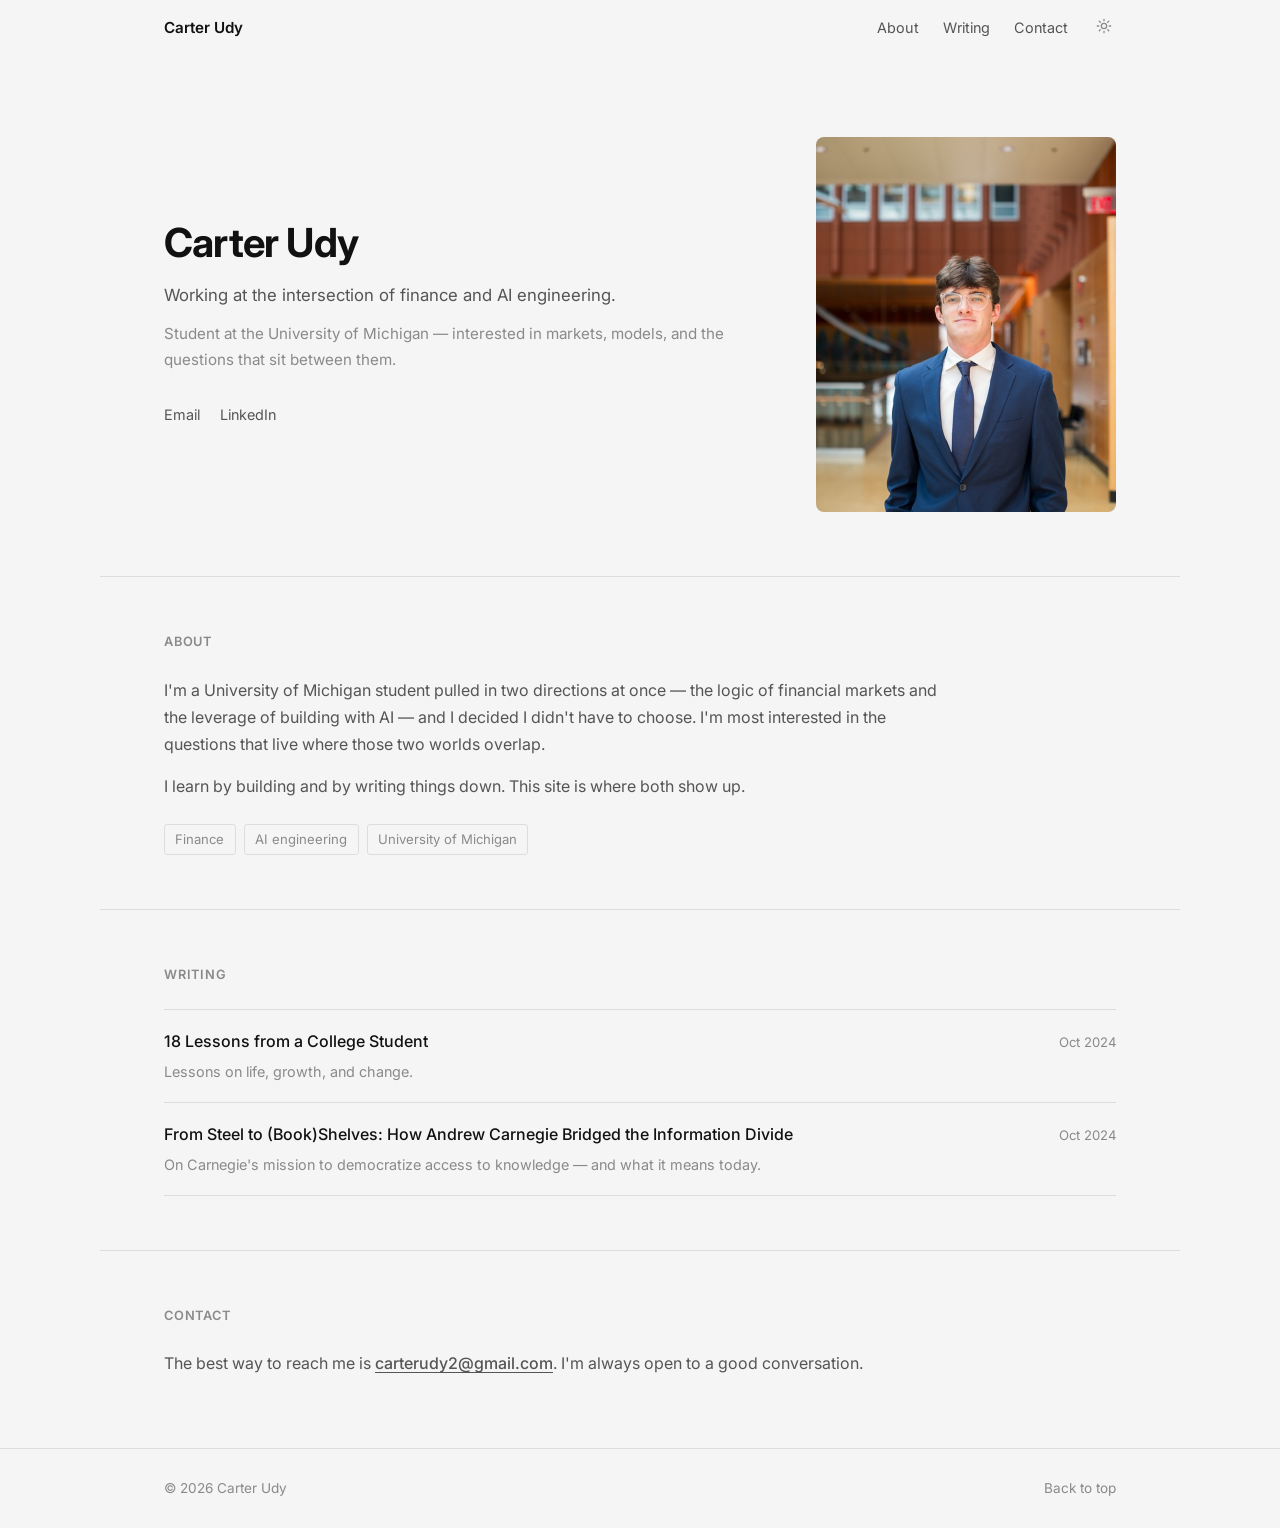
==== index.html @ 20a0a3cd "Add files via upload" ====
<!DOCTYPE html>
<html lang="en">
<head>
  <meta charset="UTF-8" />
  <meta name="viewport" content="width=device-width, initial-scale=1.0" />
  <title>Carter Udy</title>
  <meta name="description" content="Carter Udy — working at the intersection of finance and AI engineering." />
  <meta property="og:title" content="Carter Udy" />
  <meta property="og:description" content="Working at the intersection of finance and AI engineering." />
  <meta property="og:type" content="website" />
  <meta property="og:url" content="https://carterudy.com" />
  <link rel="preconnect" href="https://fonts.googleapis.com" />
  <link rel="preconnect" href="https://fonts.gstatic.com" crossorigin />
  <link href="https://fonts.googleapis.com/css2?family=Inter:wght@400;500;600;700&display=swap" rel="stylesheet" />
  <link rel="stylesheet" href="styles.css" />
</head>
<body>

  <header class="site-header" id="top">
    <nav class="nav" aria-label="Primary">
      <a href="#top" class="brand">Carter Udy</a>

      <button class="nav-toggle" aria-expanded="false" aria-controls="nav-menu" aria-label="Toggle navigation">
        <span></span><span></span><span></span>
      </button>

      <ul class="nav-menu" id="nav-menu">
        <li><a href="#about">About</a></li>
        <li><a href="#writing">Writing</a></li>
        <li><a href="#contact">Contact</a></li>
        <li>
          <button class="theme-toggle" id="theme-toggle" aria-label="Toggle dark mode">
            <svg class="icon-sun" viewBox="0 0 24 24" width="16" height="16" fill="none" stroke="currentColor" stroke-width="2" stroke-linecap="round" stroke-linejoin="round"><circle cx="12" cy="12" r="4"/><path d="M12 2v2M12 20v2M4.93 4.93l1.41 1.41M17.66 17.66l1.41 1.41M2 12h2M20 12h2M6.34 17.66l-1.41 1.41M19.07 4.93l-1.41 1.41"/></svg>
            <svg class="icon-moon" viewBox="0 0 24 24" width="16" height="16" fill="none" stroke="currentColor" stroke-width="2" stroke-linecap="round" stroke-linejoin="round"><path d="M21 12.79A9 9 0 1 1 11.21 3 7 7 0 0 0 21 12.79z"/></svg>
          </button>
        </li>
      </ul>
    </nav>
  </header>

  <main>

    <!-- HERO -->
    <section class="hero container">
      <div class="hero-text">
        <h1 class="hero-name">Carter Udy</h1>
        <p class="hero-tagline">
          <!-- EDIT: one sentence — your whole site in miniature. -->
          Working at the intersection of finance and AI engineering.
        </p>
        <p class="hero-sub">
          Student at the University of Michigan — interested in markets, models, and
          the questions that sit between them.
        </p>
        <ul class="hero-socials">
          <!-- EDIT: replace # with your real profile URLs. Delete lines you don't use. -->
          <li><a href="mailto:carterudy2@gmail.com">Email</a></li>
          <li><a href="https://www.linkedin.com/in/carter-udy/" target="_blank" rel="noopener">LinkedIn</a></li>
        </ul>
      </div>
      <div class="hero-photo">
        <img src="headshot.jpg" alt="Carter Udy" width="600" height="900" />
      </div>
    </section>

    <!-- ABOUT -->
    <section class="section container" id="about">
      <p class="section-title">About</p>
      <div class="about-body">
        <p>
          <!-- EDIT: your story in your voice. We'll draft this together.
               Two or three paragraphs is plenty. -->
          I'm a University of Michigan student pulled in two directions at once — the
          logic of financial markets and the leverage of building with AI — and I
          decided I didn't have to choose. I'm most interested in the questions that
          live where those two worlds overlap.
        </p>
        <p>
          <!-- EDIT: what drives you, how you work, where you're headed. -->
          I learn by building and by writing things down. This site is where both show
          up.
        </p>
      </div>
      <ul class="about-tags">
        <!-- EDIT: current focus areas. Keep it short and honest. -->
        <li>Finance</li>
        <li>AI engineering</li>
        <li>University of Michigan</li>
      </ul>
    </section>

    <!-- WRITING -->
    <section class="section container" id="writing">
      <p class="section-title">Writing</p>
      <div class="writing-list">

        <article class="writing-item">
          <div class="writing-row">
            <h2 class="writing-title"><a href="https://medium.com/@carteru/18-lessons-from-a-college-student-c07590797b54" target="_blank" rel="noopener">18 Lessons from a College Student</a></h2>
            <span class="writing-date">Oct 2024</span>
          </div>
          <p class="writing-desc">Lessons on life, growth, and change.</p>
        </article>

        <article class="writing-item">
          <div class="writing-row">
            <h2 class="writing-title"><a href="https://medium.com/@carteru/from-steel-to-book-shelves-how-andrew-carnegie-bridged-the-information-divide-857c67c01766" target="_blank" rel="noopener">From Steel to (Book)Shelves: How Andrew Carnegie Bridged the Information Divide</a></h2>
            <span class="writing-date">Oct 2024</span>
          </div>
          <p class="writing-desc">On Carnegie's mission to democratize access to knowledge — and what it means today.</p>
        </article>

      </div>
    </section>

    <!-- CONTACT -->
    <section class="section container" id="contact">
      <p class="section-title">Contact</p>
      <p class="contact-body">
        <!-- EDIT: update this address once carter@carterudy.com is set up. -->
        The best way to reach me is <a href="mailto:carterudy2@gmail.com">carterudy2@gmail.com</a>.
        I'm always open to a good conversation.
      </p>
    </section>

  </main>

  <footer class="site-footer">
    <div class="container footer-inner">
      <span>© <span id="year"></span> Carter Udy</span>
      <a href="#top" class="footer-top">Back to top</a>
    </div>
  </footer>

  <script src="script.js"></script>
</body>
</html>
---- styles.css ----
/* Carter Udy — carterudy.com */

:root {
  --bg:         #f5f5f6;
  --text:       #111111;
  --text-soft:  #555555;
  --text-faint: #8a8a8a;
  --border:     #dddddf;
  --maxw:       1080px;
  --gutter:     clamp(1.25rem, 6vw, 4rem);
  --font: "Inter", system-ui, -apple-system, sans-serif;
}

html[data-theme="dark"] {
  --bg:         #111111;
  --text:       #f0f0f0;
  --text-soft:  #aaaaaa;
  --text-faint: #666666;
  --border:     #2a2a2a;
}

*, *::before, *::after { box-sizing: border-box; margin: 0; }
html { scroll-behavior: smooth; }
@media (prefers-reduced-motion: reduce) { html { scroll-behavior: auto; } }

body {
  font-family: var(--font);
  background: var(--bg);
  color: var(--text);
  font-size: 16px;
  line-height: 1.7;
  -webkit-font-smoothing: antialiased;
  transition: background .25s, color .25s;
}

a { color: inherit; text-decoration: underline; text-underline-offset: 3px; }
a:hover { color: var(--text-soft); }
ul, ol { list-style: none; padding: 0; }

.container {
  max-width: var(--maxw);
  margin-inline: auto;
  padding-inline: var(--gutter);
}

/* ---------- Nav ---------- */
.site-header {
  position: sticky;
  top: 0;
  background: var(--bg);
  border-bottom: 1px solid transparent;
  z-index: 10;
  transition: border-color .25s;
}
.site-header.scrolled { border-bottom-color: var(--border); }

.nav {
  display: flex;
  align-items: center;
  justify-content: space-between;
  max-width: var(--maxw);
  margin-inline: auto;
  padding-inline: var(--gutter);
  height: 56px;
}
.brand {
  font-weight: 600;
  font-size: .95rem;
  text-decoration: none;
}
.brand:hover { color: var(--text-soft); }

.nav-menu {
  display: flex;
  align-items: center;
  gap: 1.5rem;
}
.nav-menu a {
  font-size: .9rem;
  color: var(--text-soft);
  text-decoration: none;
}
.nav-menu a:hover { color: var(--text); }

.theme-toggle {
  background: none;
  border: none;
  cursor: pointer;
  color: var(--text-faint);
  font-size: .85rem;
  padding: .25rem;
  line-height: 1;
}
.theme-toggle:hover { color: var(--text); }
.theme-toggle .icon-moon { display: none; }
html[data-theme="dark"] .theme-toggle .icon-sun { display: none; }
html[data-theme="dark"] .theme-toggle .icon-moon { display: block; }

.nav-toggle {
  display: none;
  background: none;
  border: none;
  cursor: pointer;
  flex-direction: column;
  gap: 4px;
  padding: .25rem;
}
.nav-toggle span {
  display: block;
  width: 20px; height: 1.5px;
  background: var(--text);
  transition: transform .2s, opacity .15s;
}

/* ---------- Hero ---------- */
.hero {
  padding-top: clamp(3rem, 10vh, 5rem);
  padding-bottom: clamp(2.5rem, 8vh, 4rem);
  display: flex;
  align-items: center;
  gap: clamp(2rem, 5vw, 4rem);
}
.hero-text { flex: 1 1 0; min-width: 0; }
.hero-photo {
  flex: 0 0 auto;
  width: clamp(180px, 26vw, 300px);
}
.hero-photo img {
  width: 100%;
  height: auto;
  display: block;
  border-radius: 8px;
  object-fit: cover;
  aspect-ratio: 4 / 5;
}
.hero-name {
  font-size: clamp(1.75rem, 5vw, 2.5rem);
  font-weight: 700;
  letter-spacing: -.02em;
  line-height: 1.1;
  margin-bottom: 1rem;
}
.hero-tagline {
  font-size: 1.05rem;
  color: var(--text-soft);
  max-width: 72ch;
  margin-bottom: .75rem;
}
.hero-sub {
  font-size: .95rem;
  color: var(--text-faint);
  max-width: 72ch;
  margin-bottom: 1.75rem;
}
.hero-socials {
  display: flex;
  flex-wrap: wrap;
  gap: 1.25rem;
}
.hero-socials a {
  font-size: .9rem;
  color: var(--text-soft);
  text-decoration: none;
}
.hero-socials a:hover { color: var(--text); text-decoration: underline; text-underline-offset: 3px; }

/* ---------- Sections ---------- */
.section {
  padding-top: clamp(2rem, 6vh, 3.5rem);
  padding-bottom: clamp(2rem, 6vh, 3.5rem);
  border-top: 1px solid var(--border);
}
.section-title {
  font-size: .8rem;
  font-weight: 600;
  letter-spacing: .06em;
  text-transform: uppercase;
  color: var(--text-faint);
  margin-bottom: 1.5rem;
}

/* ---------- About ---------- */
.about-body p {
  font-size: 1rem;
  color: var(--text-soft);
  margin-bottom: .9rem;
  max-width: 78ch;
}
.about-body p:last-child { margin-bottom: 0; }

.about-tags {
  display: flex;
  flex-wrap: wrap;
  gap: .5rem;
  margin-top: 1.5rem;
}
.about-tags li {
  font-size: .82rem;
  color: var(--text-faint);
  border: 1px solid var(--border);
  padding: .2rem .65rem;
  border-radius: 3px;
}

/* ---------- Writing ---------- */
.writing-list { display: flex; flex-direction: column; }
.writing-item {
  padding: 1.1rem 0;
  border-bottom: 1px solid var(--border);
}
.writing-item:first-child { border-top: 1px solid var(--border); }
.writing-row {
  display: flex;
  align-items: baseline;
  justify-content: space-between;
  gap: 1rem;
}
.writing-title {
  font-size: 1rem;
  font-weight: 500;
}
.writing-title a { text-decoration: none; }
.writing-title a:hover { text-decoration: underline; text-underline-offset: 3px; }
.writing-date {
  font-size: .82rem;
  color: var(--text-faint);
  white-space: nowrap;
  flex-shrink: 0;
}
.writing-desc {
  font-size: .9rem;
  color: var(--text-faint);
  margin-top: .3rem;
}

/* ---------- Contact ---------- */
.contact-body {
  font-size: 1rem;
  color: var(--text-soft);
  max-width: 72ch;
}
.contact-body a { font-weight: 500; }

/* ---------- Footer ---------- */
.site-footer {
  border-top: 1px solid var(--border);
  padding-block: 1.75rem;
  margin-top: 1rem;
}
.footer-inner {
  display: flex;
  align-items: center;
  justify-content: space-between;
  font-size: .85rem;
  color: var(--text-faint);
}
.footer-top { text-decoration: none; }
.footer-top:hover { color: var(--text); }

/* ---------- Scroll reveal ---------- */
.will-reveal {
  opacity: 0;
  transform: translateY(16px);
  transition: opacity .5s ease, transform .5s ease;
}
.will-reveal.revealed {
  opacity: 1;
  transform: translateY(0);
}

/* ---------- Mobile ---------- */
@media (max-width: 640px) {
  .nav-toggle { display: flex; }
  .nav-menu {
    position: fixed;
    inset: 56px 0 auto 0;
    flex-direction: column;
    align-items: flex-start;
    gap: 1rem;
    background: var(--bg);
    border-bottom: 1px solid var(--border);
    padding: 1.25rem var(--gutter) 1.75rem;
    transform: translateY(-110%);
    transition: transform .25s ease;
  }
  .nav-menu.open { transform: translateY(0); }
  .nav-toggle[aria-expanded="true"] span:nth-child(1) { transform: translateY(5.5px) rotate(45deg); }
  .nav-toggle[aria-expanded="true"] span:nth-child(2) { opacity: 0; }
  .nav-toggle[aria-expanded="true"] span:nth-child(3) { transform: translateY(-5.5px) rotate(-45deg); }

  .writing-row { flex-direction: column; gap: .25rem; }
  .writing-date { order: -1; }

  .hero {
    flex-direction: column-reverse;
    align-items: flex-start;
    gap: 1.75rem;
  }
  .hero-photo { width: clamp(150px, 45vw, 220px); }
}
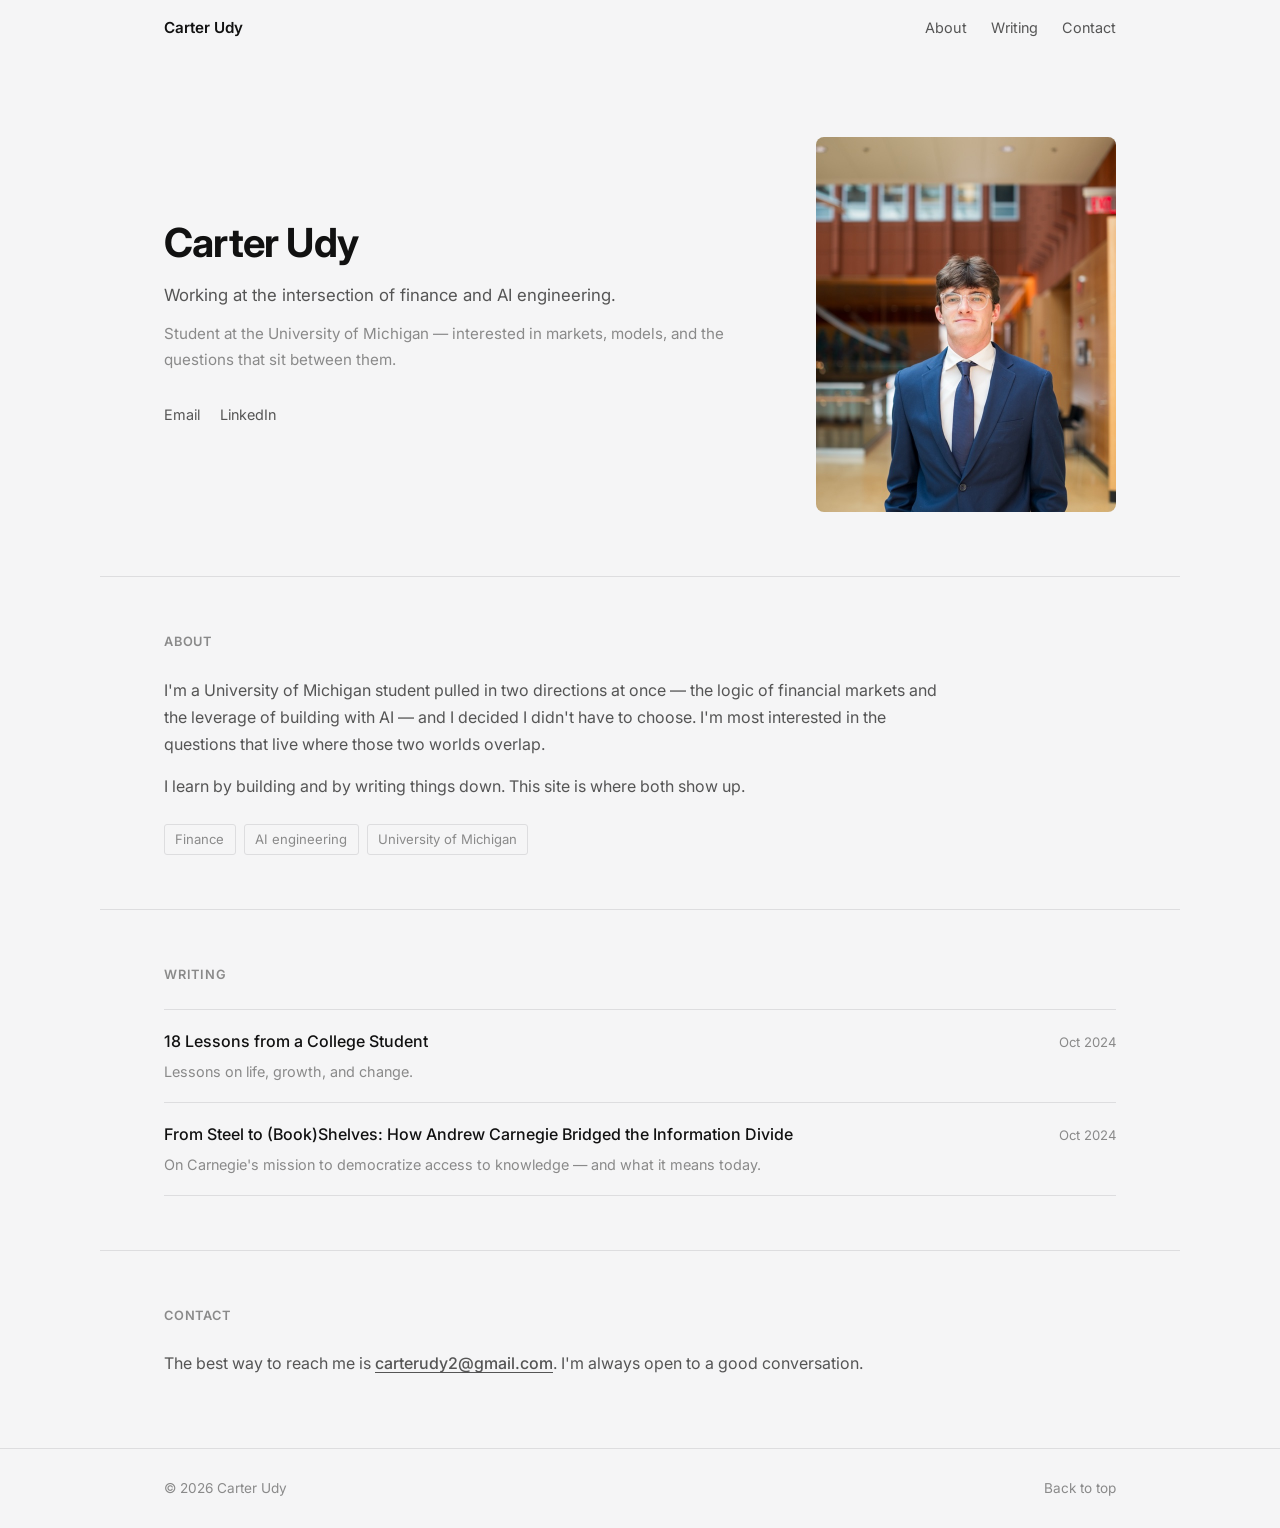
==== commit 14022135: "Update homepage and add Second Look demo page Uploads the latest homepage files (index, styles, scri" ====
--- a/index.html
+++ b/index.html
@@ -9,6 +9,8 @@
   <meta property="og:description" content="Working at the intersection of finance and AI engineering." />
   <meta property="og:type" content="website" />
   <meta property="og:url" content="https://carterudy.com" />
+  <meta name="theme-color" content="#f5f5f6" />
+  <link rel="icon" href="favicon.svg" type="image/svg+xml" />
   <link rel="preconnect" href="https://fonts.googleapis.com" />
   <link rel="preconnect" href="https://fonts.gstatic.com" crossorigin />
   <link href="https://fonts.googleapis.com/css2?family=Inter:wght@400;500;600;700&display=swap" rel="stylesheet" />
@@ -28,12 +30,6 @@
         <li><a href="#about">About</a></li>
         <li><a href="#writing">Writing</a></li>
         <li><a href="#contact">Contact</a></li>
-        <li>
-          <button class="theme-toggle" id="theme-toggle" aria-label="Toggle dark mode">
-            <svg class="icon-sun" viewBox="0 0 24 24" width="16" height="16" fill="none" stroke="currentColor" stroke-width="2" stroke-linecap="round" stroke-linejoin="round"><circle cx="12" cy="12" r="4"/><path d="M12 2v2M12 20v2M4.93 4.93l1.41 1.41M17.66 17.66l1.41 1.41M2 12h2M20 12h2M6.34 17.66l-1.41 1.41M19.07 4.93l-1.41 1.41"/></svg>
-            <svg class="icon-moon" viewBox="0 0 24 24" width="16" height="16" fill="none" stroke="currentColor" stroke-width="2" stroke-linecap="round" stroke-linejoin="round"><path d="M21 12.79A9 9 0 1 1 11.21 3 7 7 0 0 0 21 12.79z"/></svg>
-          </button>
-        </li>
       </ul>
     </nav>
   </header>
--- a/styles.css
+++ b/styles.css
@@ -11,14 +11,6 @@
   --font: "Inter", system-ui, -apple-system, sans-serif;
 }
 
-html[data-theme="dark"] {
-  --bg:         #111111;
-  --text:       #f0f0f0;
-  --text-soft:  #aaaaaa;
-  --text-faint: #666666;
-  --border:     #2a2a2a;
-}
-
 *, *::before, *::after { box-sizing: border-box; margin: 0; }
 html { scroll-behavior: smooth; }
 @media (prefers-reduced-motion: reduce) { html { scroll-behavior: auto; } }
@@ -81,20 +73,6 @@
   text-decoration: none;
 }
 .nav-menu a:hover { color: var(--text); }
-
-.theme-toggle {
-  background: none;
-  border: none;
-  cursor: pointer;
-  color: var(--text-faint);
-  font-size: .85rem;
-  padding: .25rem;
-  line-height: 1;
-}
-.theme-toggle:hover { color: var(--text); }
-.theme-toggle .icon-moon { display: none; }
-html[data-theme="dark"] .theme-toggle .icon-sun { display: none; }
-html[data-theme="dark"] .theme-toggle .icon-moon { display: block; }
 
 .nav-toggle {
   display: none;
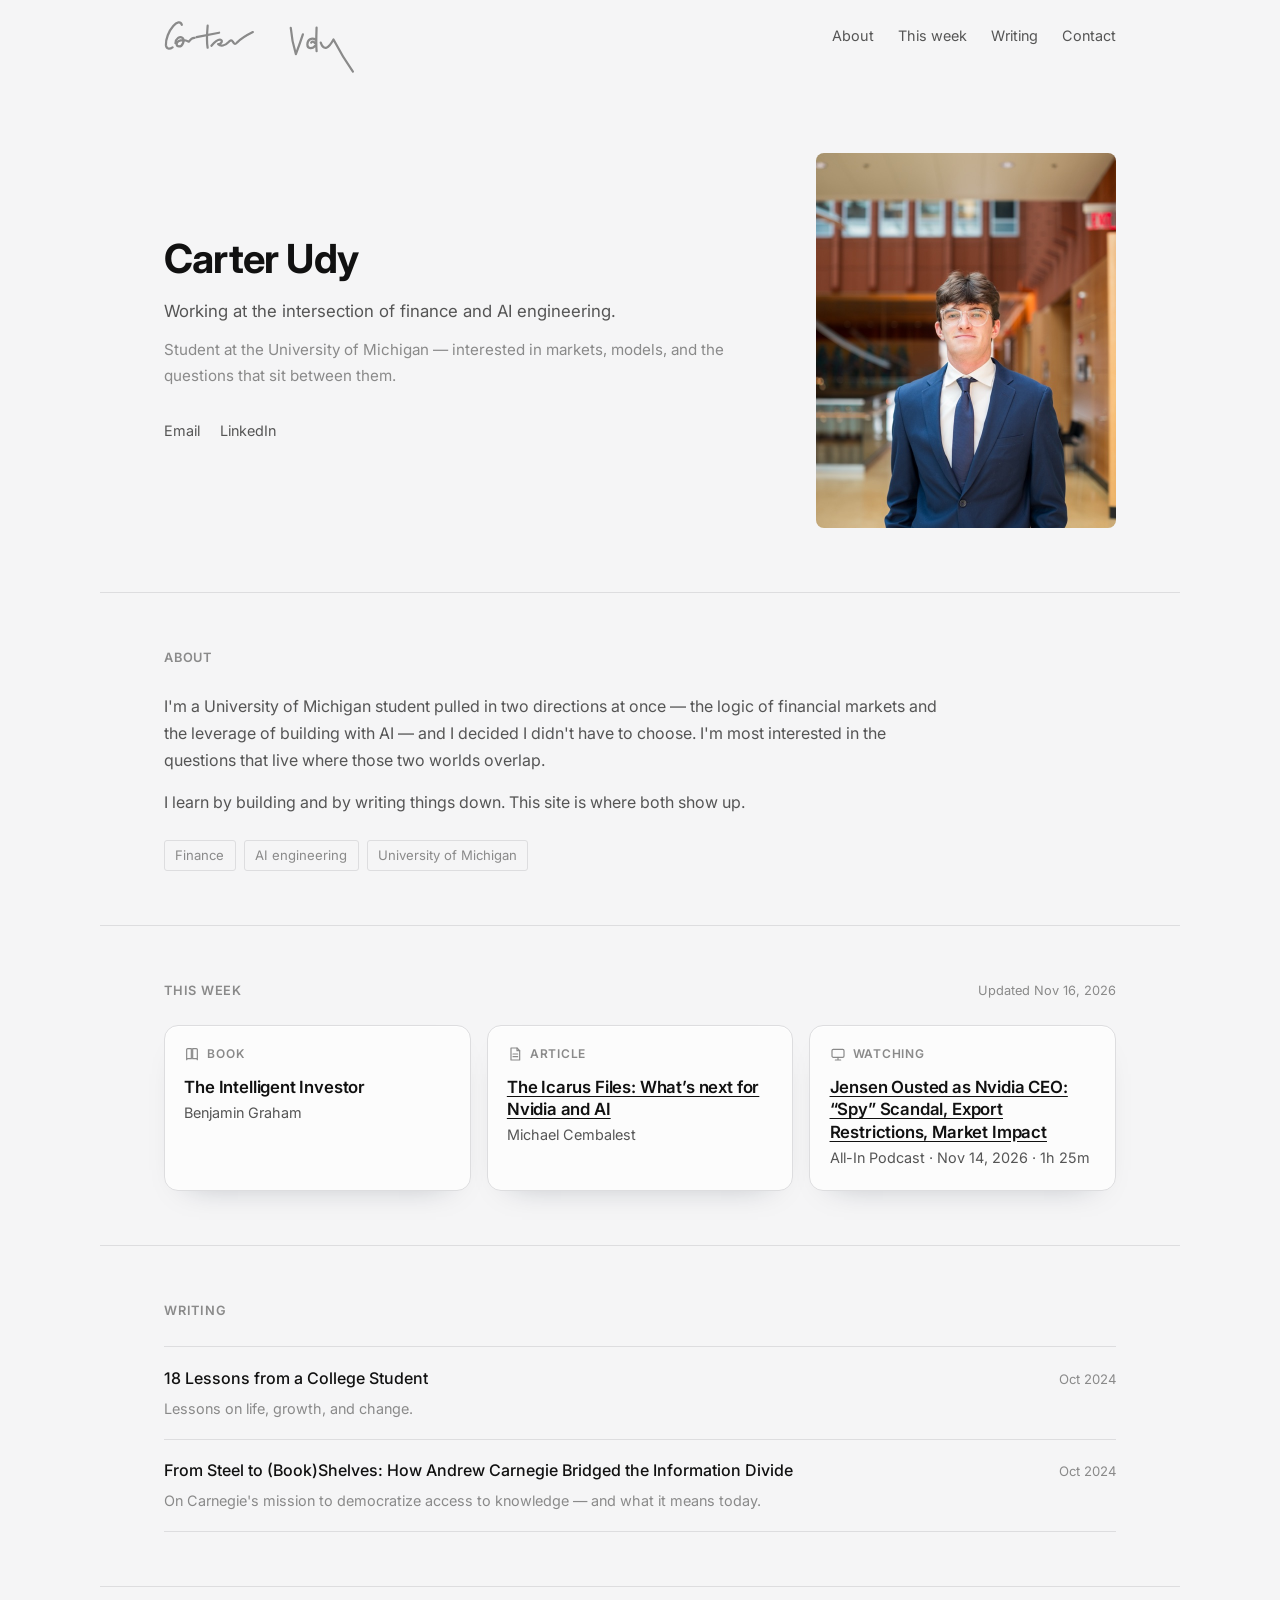
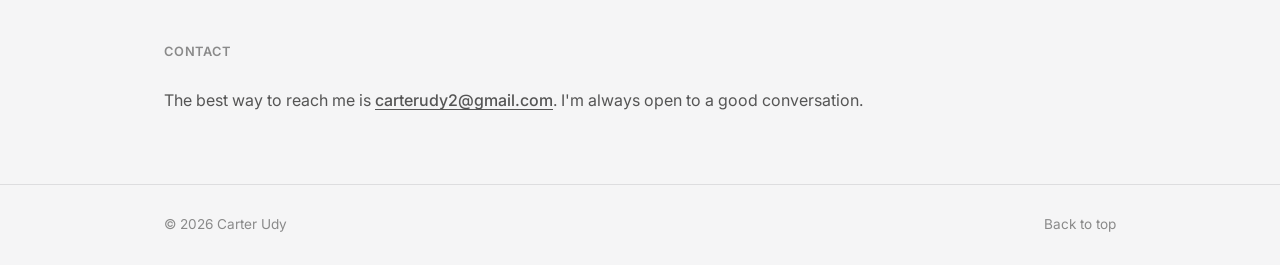
==== commit 7c5baaad: "Handwritten signature, contact icons, This week section" ====
--- a/index.html
+++ b/index.html
@@ -8,7 +8,8 @@
   <meta property="og:title" content="Carter Udy" />
   <meta property="og:description" content="Working at the intersection of finance and AI engineering." />
   <meta property="og:type" content="website" />
-  <meta property="og:url" content="https://carterudy.com" />
+  <meta property="og:url" content="https://carterudy.com/" />
+  <link rel="canonical" href="https://carterudy.com/" />
   <meta name="theme-color" content="#f5f5f6" />
   <link rel="icon" href="favicon.svg" type="image/svg+xml" />
   <link rel="preconnect" href="https://fonts.googleapis.com" />
@@ -20,7 +21,19 @@
 
   <header class="site-header" id="top">
     <nav class="nav" aria-label="Primary">
-      <a href="#top" class="brand">Carter Udy</a>
+      <a href="#top" class="brand" aria-label="Carter Udy">
+        <svg class="brand-sig" viewBox="84 79 600 113" aria-hidden="true" focusable="false">
+          <g fill="none" stroke="currentColor" stroke-linecap="round" stroke-linejoin="round">
+            <path d="M140 94 C136 82 124 85 113 98 C99 114 89 139 90 158 C91 170 101 172 111 165"/>
+            <path d="M120 152 C121 136 134 129 142 135 C150 142 143 162 131 162 C122 162 121 151 129 146 C139 141 152 142 162 147 C167 140 172 134 180 135"/>
+            <path d="M221 97 C219 120 217 145 221 166 M186 133 C207 129 232 124 257 119"/>
+            <path d="M233 160 C241 150 252 139 262 141 C270 143 263 156 254 155 C262 163 276 160 286 149 C292 142 297 141 300 147 C304 154 307 157 313 150 C323 140 341 128 363 117"/>
+            <path d="M482 104 C484 130 490 160 498 186 C504 170 512 148 520 124"/>
+            <path d="M560 141 C548 132 534 141 534 156 C534 170 550 172 560 158 M546 150 C549 146 554 146 557 151 M563 103 C562 130 561 152 563 177"/>
+            <path d="M576 150 C580 162 586 168 594 166 C604 162 610 151 616 140 C627 161 649 201 677 241"/>
+          </g>
+        </svg>
+      </a>
 
       <button class="nav-toggle" aria-expanded="false" aria-controls="nav-menu" aria-label="Toggle navigation">
         <span></span><span></span><span></span>
@@ -28,8 +41,29 @@
 
       <ul class="nav-menu" id="nav-menu">
         <li><a href="#about">About</a></li>
+        <li><a href="#now">This week</a></li>
         <li><a href="#writing">Writing</a></li>
-        <li><a href="#contact">Contact</a></li>
+        <li class="nav-contact">
+          <a href="#contact">Contact</a>
+          <div class="contact-pop">
+            <a href="https://www.linkedin.com/in/carter-udy-396347256/" target="_blank" rel="noopener" aria-label="LinkedIn" title="LinkedIn">
+              <svg viewBox="0 0 24 24" aria-hidden="true" focusable="false">
+                <rect x="2" y="2" width="20" height="20" rx="4" fill="currentColor"/>
+                <g class="ico-knock">
+                  <circle cx="7.5" cy="7.4" r="1.6"/>
+                  <rect x="6" y="10" width="3" height="8" rx=".4"/>
+                  <path d="M11 10h2.8v1.3c.5-.9 1.6-1.5 2.9-1.5 2.2 0 3.3 1.4 3.3 3.9V18h-3v-3.9c0-1.1-.4-1.8-1.4-1.8s-1.6.7-1.6 1.8V18h-3z"/>
+                </g>
+              </svg>
+            </a>
+            <a href="mailto:carterudy2@gmail.com" aria-label="Email" title="Email">
+              <svg viewBox="0 0 24 24" aria-hidden="true" focusable="false" fill="none" stroke="currentColor" stroke-width="1.8" stroke-linecap="round" stroke-linejoin="round">
+                <rect x="3" y="5" width="18" height="14" rx="2.5"/>
+                <path d="M4 7l8 6 8-6"/>
+              </svg>
+            </a>
+          </div>
+        </li>
       </ul>
     </nav>
   </header>
@@ -51,7 +85,7 @@
         <ul class="hero-socials">
           <!-- EDIT: replace # with your real profile URLs. Delete lines you don't use. -->
           <li><a href="mailto:carterudy2@gmail.com">Email</a></li>
-          <li><a href="https://www.linkedin.com/in/carter-udy/" target="_blank" rel="noopener">LinkedIn</a></li>
+          <li><a href="https://www.linkedin.com/in/carter-udy-396347256/" target="_blank" rel="noopener">LinkedIn</a></li>
         </ul>
       </div>
       <div class="hero-photo">
@@ -85,6 +119,44 @@
       </ul>
     </section>
 
+    <!-- THIS WEEK — change weekly: the date plus the three items -->
+    <section class="section container" id="now">
+      <div class="now-head">
+        <p class="section-title">This week</p>
+        <p class="now-date">Updated <time datetime="2026-11-16">Nov 16, 2026</time></p>
+      </div>
+      <div class="now-grid">
+
+        <article class="now-card">
+          <p class="now-kind">
+            <svg viewBox="0 0 24 24" aria-hidden="true"><path d="M4 5.5C4 4.7 4.7 4 5.5 4H11v15H5.5c-.8 0-1.5.7-1.5 1.5zM20 5.5c0-.8-.7-1.5-1.5-1.5H13v15h5.5c.8 0 1.5.7 1.5 1.5z"/></svg>
+            Book
+          </p>
+          <h3 class="now-title">The Intelligent Investor</h3>
+          <p class="now-by">Benjamin Graham</p>
+        </article>
+
+        <article class="now-card">
+          <p class="now-kind">
+            <svg viewBox="0 0 24 24" aria-hidden="true"><path d="M6 3h9l4 4v14H6z"/><path d="M15 3v4h4M9 12h7M9 16h7"/></svg>
+            Article
+          </p>
+          <h3 class="now-title"><a href="https://am.jpmorgan.com/us/en/asset-management/institutional/insights/market-insights/eye-on-the-market/the-icarus-files-whats-next-for-nvidia-and-ai/" target="_blank" rel="noopener">The Icarus Files: What&rsquo;s next for Nvidia and AI</a></h3>
+          <p class="now-by">Michael Cembalest</p>
+        </article>
+
+        <article class="now-card">
+          <p class="now-kind">
+            <svg viewBox="0 0 24 24" aria-hidden="true"><rect x="3" y="5" width="18" height="12" rx="2"/><path d="M8 21h8M12 17v4"/></svg>
+            Watching
+          </p>
+          <h3 class="now-title"><a href="https://podcasts.apple.com/us/podcast/jensen-ousted-as-nvidia-ceo-spy-scandal-export-restrictions/id1502871393?i=1000801835339" target="_blank" rel="noopener">Jensen Ousted as Nvidia CEO: &ldquo;Spy&rdquo; Scandal, Export Restrictions, Market Impact</a></h3>
+          <p class="now-by">All-In Podcast &middot; Nov 14, 2026 &middot; 1h 25m</p>
+        </article>
+
+      </div>
+    </section>
+
     <!-- WRITING -->
     <section class="section container" id="writing">
       <p class="section-title">Writing</p>
--- a/styles.css
+++ b/styles.css
@@ -53,7 +53,7 @@
   max-width: var(--maxw);
   margin-inline: auto;
   padding-inline: var(--gutter);
-  height: 56px;
+  height: 72px;
 }
 .brand {
   font-weight: 600;
@@ -61,6 +61,14 @@
   text-decoration: none;
 }
 .brand:hover { color: var(--text-soft); }
+.brand { display: inline-flex; align-items: center; color: var(--text-faint); }
+.brand:hover, .brand:focus-visible { color: var(--text); }
+/* box is cropped to the ink of "Carter Udy"; the tail of the y hangs below on purpose */
+.brand-sig { display: block; height: 36px; width: auto; overflow: visible; position: relative; top: 2px; }
+.brand-sig g { stroke-width: 7; transition: stroke-width .25s ease; }
+.brand:hover .brand-sig g, .brand:focus-visible .brand-sig g { stroke-width: 12; }
+.brand { transition: color .25s ease; }
+@media (prefers-reduced-motion: reduce) { .brand, .brand-sig g { transition: none; } }
 
 .nav-menu {
   display: flex;
@@ -73,6 +81,50 @@
   text-decoration: none;
 }
 .nav-menu a:hover { color: var(--text); }
+
+/* Contact: LinkedIn + email icons reveal on hover / keyboard focus */
+.nav-contact { position: relative; }
+.contact-pop {
+  position: absolute;
+  top: 100%;
+  right: -.6rem;
+  display: flex;
+  gap: .35rem;
+  padding: .35rem;
+  margin-top: .6rem;
+  background: rgba(255, 255, 255, .72);
+  -webkit-backdrop-filter: saturate(170%) blur(18px);
+  backdrop-filter: saturate(170%) blur(18px);
+  border: 1px solid var(--border);
+  border-radius: 12px;
+  box-shadow: 0 12px 30px -16px rgba(15, 27, 45, .35);
+  opacity: 0;
+  visibility: hidden;
+  transform: translateY(-4px);
+  transition: opacity .18s ease, transform .18s ease, visibility 0s linear .18s;
+}
+/* invisible bridge so the pointer can travel from "Contact" down to the icons */
+.contact-pop::before { content: ""; position: absolute; inset: -.8rem 0 100% 0; }
+.nav-contact:hover .contact-pop,
+.nav-contact:focus-within .contact-pop {
+  opacity: 1;
+  visibility: visible;
+  transform: none;
+  transition: opacity .18s ease, transform .18s ease;
+}
+.contact-pop a {
+  display: grid;
+  place-items: center;
+  width: 36px; height: 36px;
+  border-radius: 9px;
+  color: var(--text-soft);
+}
+.contact-pop a:hover, .contact-pop a:focus-visible { color: var(--text); background: rgba(15, 27, 45, .06); }
+.contact-pop svg { width: 20px; height: 20px; }
+.ico-knock { fill: #fff; }
+@media (prefers-reduced-motion: reduce) {
+  .contact-pop { transition: none; transform: none; }
+}
 
 .nav-toggle {
   display: none;
@@ -251,7 +303,7 @@
   .nav-toggle { display: flex; }
   .nav-menu {
     position: fixed;
-    inset: 56px 0 auto 0;
+    inset: 72px 0 auto 0;
     flex-direction: column;
     align-items: flex-start;
     gap: 1rem;
@@ -262,6 +314,15 @@
     transition: transform .25s ease;
   }
   .nav-menu.open { transform: translateY(0); }
+  /* no hover on phones: show the icons inline next to Contact */
+  .nav-contact { display: flex; align-items: center; gap: .75rem; }
+  .contact-pop {
+    position: static; margin: 0; padding: 0;
+    background: none; border: 0; box-shadow: none;
+    -webkit-backdrop-filter: none; backdrop-filter: none;
+    opacity: 1; visibility: visible; transform: none;
+  }
+  .contact-pop::before { display: none; }
   .nav-toggle[aria-expanded="true"] span:nth-child(1) { transform: translateY(5.5px) rotate(45deg); }
   .nav-toggle[aria-expanded="true"] span:nth-child(2) { opacity: 0; }
   .nav-toggle[aria-expanded="true"] span:nth-child(3) { transform: translateY(-5.5px) rotate(-45deg); }
@@ -276,3 +337,32 @@
   }
   .hero-photo { width: clamp(150px, 45vw, 220px); }
 }
+
+/* ---------- This week (reading / watching / listening) ---------- */
+.now-head { display: flex; align-items: baseline; justify-content: space-between; gap: 1rem; }
+.now-date { font-size: .8rem; color: var(--text-faint); margin-bottom: 1.5rem; }
+.now-grid {
+  display: grid;
+  grid-template-columns: repeat(auto-fit, minmax(220px, 1fr));
+  gap: 1rem;
+}
+.now-card {
+  background: rgba(255, 255, 255, .7);
+  border: 1px solid var(--border);
+  border-radius: 14px;
+  padding: 1.1rem 1.2rem 1.25rem;
+  box-shadow: 0 1px 0 rgba(255, 255, 255, .8) inset, 0 14px 32px -24px rgba(15, 27, 45, .35);
+}
+.now-kind {
+  display: flex; align-items: center; gap: .45rem;
+  font-size: .75rem; font-weight: 600; letter-spacing: .06em; text-transform: uppercase;
+  color: var(--text-faint);
+  margin-bottom: .7rem;
+}
+.now-kind svg {
+  width: 16px; height: 16px;
+  fill: none; stroke: currentColor; stroke-width: 1.8; stroke-linecap: round; stroke-linejoin: round;
+}
+.now-title { font-size: 1.05rem; font-weight: 600; line-height: 1.35; letter-spacing: -.01em; }
+.now-by { font-size: .9rem; color: var(--text-soft); margin-top: .15rem; }
+.now-note { font-size: .88rem; color: var(--text-faint); margin-top: .6rem; line-height: 1.55; }
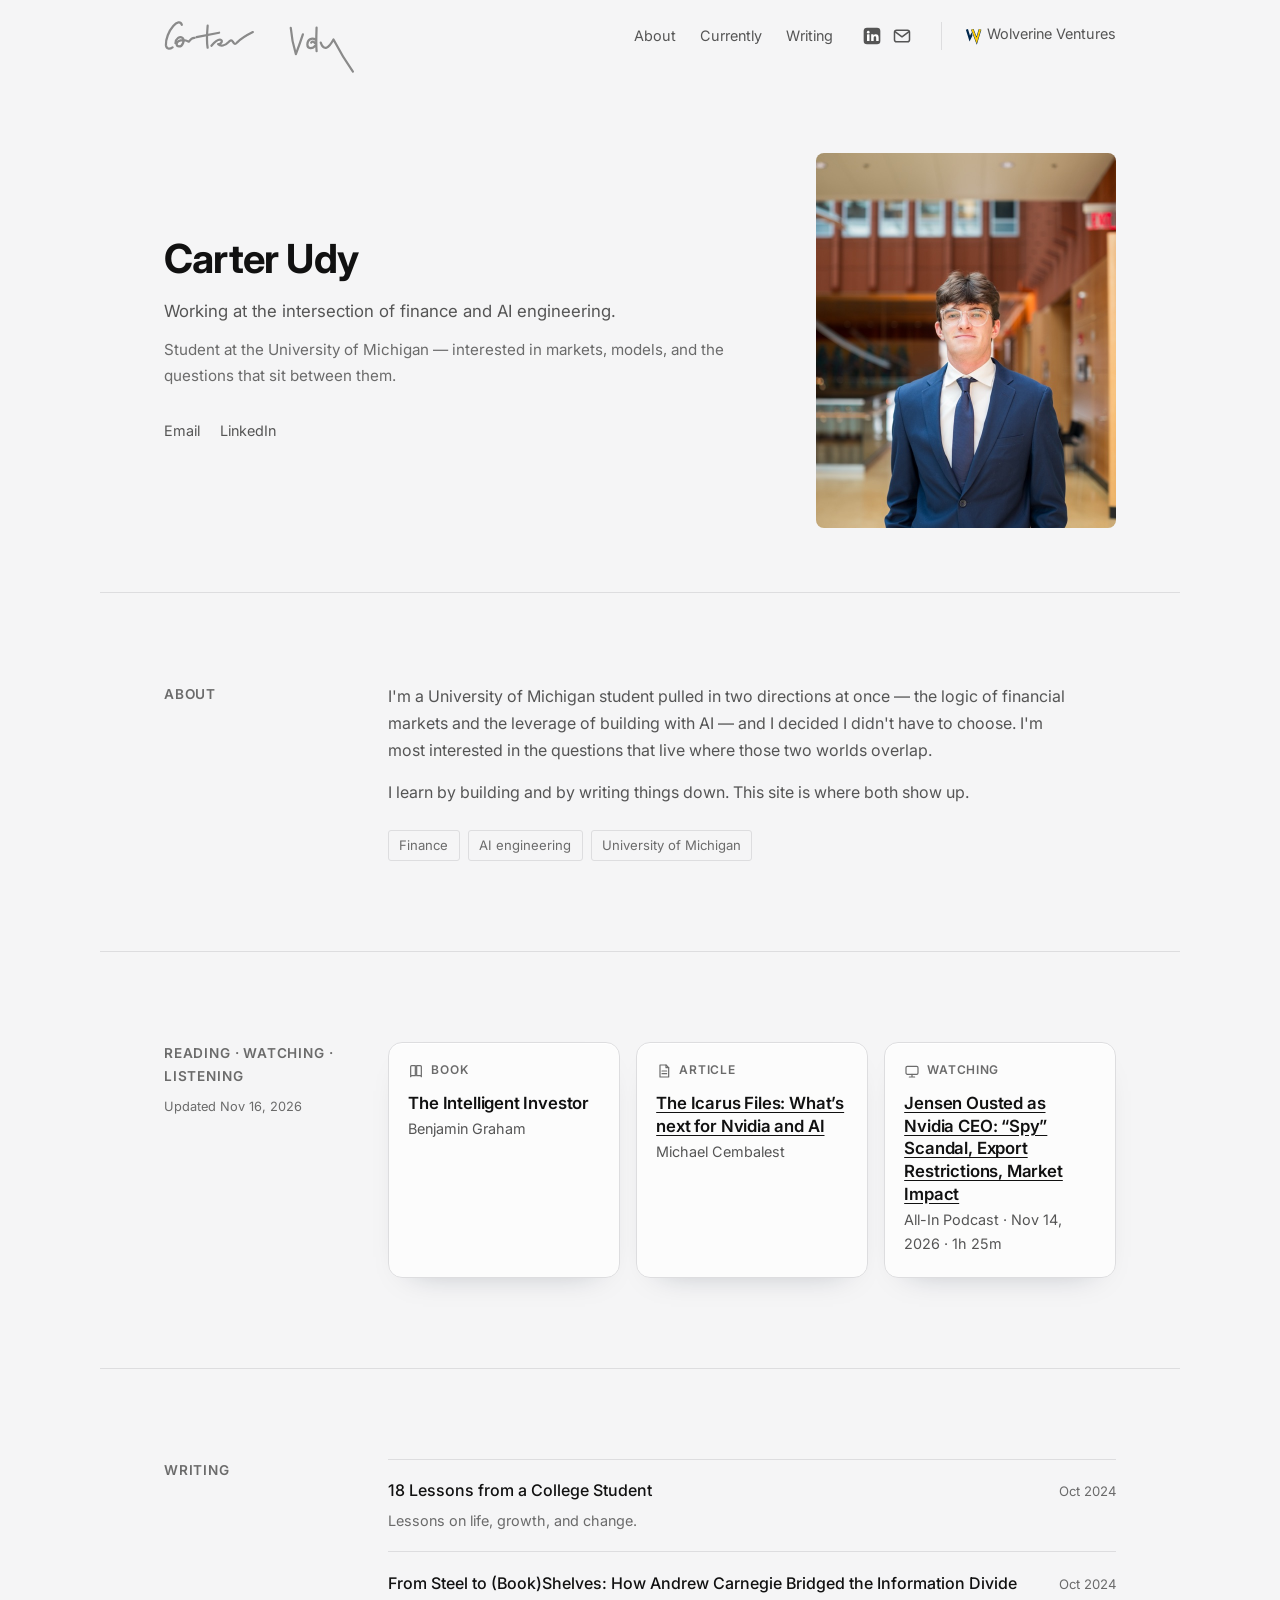
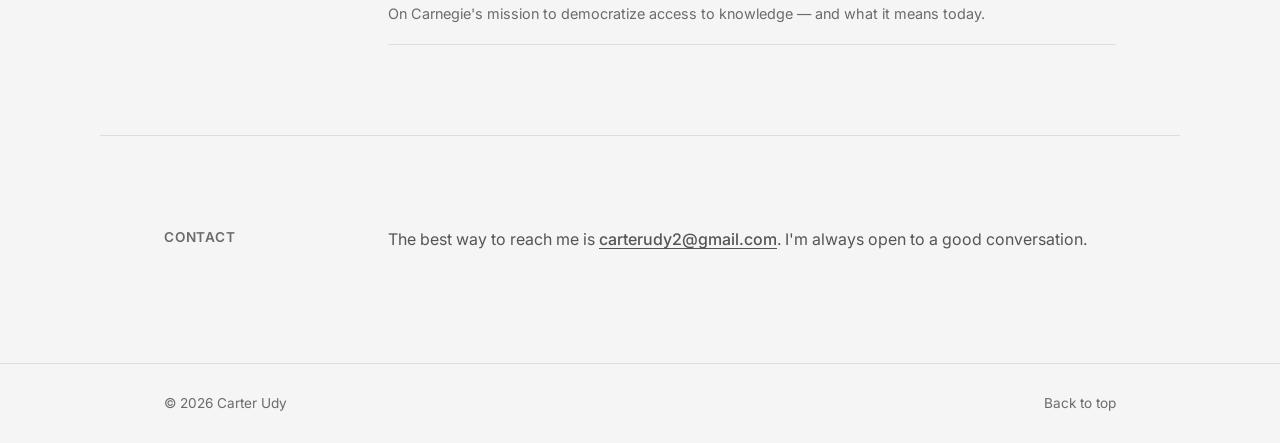
==== commit 51349c41: "Homepage: sticky side labels, Reading/Watching/Listening, nav highlight, a11y fixes" ====
--- a/index.html
+++ b/index.html
@@ -18,6 +18,7 @@
   <link rel="stylesheet" href="styles.css" />
 </head>
 <body>
+  <a class="skip-link" href="#main">Skip to content</a>
 
   <header class="site-header" id="top">
     <nav class="nav" aria-label="Primary">
@@ -41,34 +42,42 @@
 
       <ul class="nav-menu" id="nav-menu">
         <li><a href="#about">About</a></li>
-        <li><a href="#now">This week</a></li>
+        <li><a href="#now">Currently</a></li>
         <li><a href="#writing">Writing</a></li>
-        <li class="nav-contact">
-          <a href="#contact">Contact</a>
-          <div class="contact-pop">
-            <a href="https://www.linkedin.com/in/carter-udy-396347256/" target="_blank" rel="noopener" aria-label="LinkedIn" title="LinkedIn">
-              <svg viewBox="0 0 24 24" aria-hidden="true" focusable="false">
-                <rect x="2" y="2" width="20" height="20" rx="4" fill="currentColor"/>
-                <g class="ico-knock">
-                  <circle cx="7.5" cy="7.4" r="1.6"/>
-                  <rect x="6" y="10" width="3" height="8" rx=".4"/>
-                  <path d="M11 10h2.8v1.3c.5-.9 1.6-1.5 2.9-1.5 2.2 0 3.3 1.4 3.3 3.9V18h-3v-3.9c0-1.1-.4-1.8-1.4-1.8s-1.6.7-1.6 1.8V18h-3z"/>
-                </g>
-              </svg>
-            </a>
-            <a href="mailto:carterudy2@gmail.com" aria-label="Email" title="Email">
-              <svg viewBox="0 0 24 24" aria-hidden="true" focusable="false" fill="none" stroke="currentColor" stroke-width="1.8" stroke-linecap="round" stroke-linejoin="round">
-                <rect x="3" y="5" width="18" height="14" rx="2.5"/>
-                <path d="M4 7l8 6 8-6"/>
-              </svg>
-            </a>
-          </div>
+        <li class="nav-icons">
+          <a class="nav-icon" href="https://www.linkedin.com/in/carter-udy-396347256/" target="_blank" rel="noopener" aria-label="LinkedIn (opens in a new tab)" title="LinkedIn">
+            <svg viewBox="0 0 24 24" aria-hidden="true" focusable="false">
+              <rect x="2" y="2" width="20" height="20" rx="4" fill="currentColor"/>
+              <g class="ico-knock">
+                <circle cx="7.5" cy="7.4" r="1.6"/>
+                <rect x="6" y="10" width="3" height="8" rx=".4"/>
+                <path d="M11 10h2.8v1.3c.5-.9 1.6-1.5 2.9-1.5 2.2 0 3.3 1.4 3.3 3.9V18h-3v-3.9c0-1.1-.4-1.8-1.4-1.8s-1.6.7-1.6 1.8V18h-3z"/>
+              </g>
+            </svg>
+          </a>
+          <a class="nav-icon" href="mailto:carterudy2@gmail.com" aria-label="Email carterudy2@gmail.com" title="Email">
+            <svg viewBox="0 0 24 24" aria-hidden="true" focusable="false" fill="none" stroke="currentColor" stroke-width="1.8" stroke-linecap="round" stroke-linejoin="round">
+              <rect x="3" y="5" width="18" height="14" rx="2.5"/>
+              <path d="M4 7l8 6 8-6"/>
+            </svg>
+          </a>
+        </li>
+        <li class="nav-wv-item">
+          <a href="ventures/" class="nav-wv">
+            <svg class="nav-wv-mark" viewBox="14 18 72 64" aria-hidden="true" focusable="false">
+              <polyline points="18.4,23.05 32.1,67.05 48.6,34.05" fill="none" stroke="#00274C" stroke-width="10.5" stroke-linejoin="miter"/>
+              <polyline points="44.4,23.05 65.1,76.95 81.6,23.05" fill="none" stroke="var(--bg)" stroke-width="18.75" stroke-linejoin="miter" stroke-miterlimit="2"/>
+              <polyline points="44.4,23.05 65.1,76.95 81.6,23.05" fill="none" stroke="#00274C" stroke-width="13.1" stroke-linejoin="miter"/>
+              <polyline points="44.4,23.05 65.1,76.95 81.6,23.05" fill="none" stroke="#FFCB05" stroke-width="8.75" stroke-linejoin="miter"/>
+            </svg>
+            Wolverine Ventures
+          </a>
         </li>
       </ul>
     </nav>
   </header>
 
-  <main>
+  <main id="main">
 
     <!-- HERO -->
     <section class="hero container">
@@ -95,7 +104,7 @@
 
     <!-- ABOUT -->
     <section class="section container" id="about">
-      <p class="section-title">About</p>
+      <h2 class="section-title">About</h2>
       <div class="about-body">
         <p>
           <!-- EDIT: your story in your voice. We'll draft this together.
@@ -119,10 +128,10 @@
       </ul>
     </section>
 
-    <!-- THIS WEEK — change weekly: the date plus the three items -->
+    <!-- READING / WATCHING / LISTENING — change weekly: the date plus the three items -->
     <section class="section container" id="now">
       <div class="now-head">
-        <p class="section-title">This week</p>
+        <h2 class="section-title">Reading · Watching · Listening</h2>
         <p class="now-date">Updated <time datetime="2026-11-16">Nov 16, 2026</time></p>
       </div>
       <div class="now-grid">
@@ -159,12 +168,12 @@
 
     <!-- WRITING -->
     <section class="section container" id="writing">
-      <p class="section-title">Writing</p>
+      <h2 class="section-title">Writing</h2>
       <div class="writing-list">
 
         <article class="writing-item">
           <div class="writing-row">
-            <h2 class="writing-title"><a href="https://medium.com/@carteru/18-lessons-from-a-college-student-c07590797b54" target="_blank" rel="noopener">18 Lessons from a College Student</a></h2>
+            <h3 class="writing-title"><a href="https://medium.com/@carteru/18-lessons-from-a-college-student-c07590797b54" target="_blank" rel="noopener">18 Lessons from a College Student</a></h3>
             <span class="writing-date">Oct 2024</span>
           </div>
           <p class="writing-desc">Lessons on life, growth, and change.</p>
@@ -172,7 +181,7 @@
 
         <article class="writing-item">
           <div class="writing-row">
-            <h2 class="writing-title"><a href="https://medium.com/@carteru/from-steel-to-book-shelves-how-andrew-carnegie-bridged-the-information-divide-857c67c01766" target="_blank" rel="noopener">From Steel to (Book)Shelves: How Andrew Carnegie Bridged the Information Divide</a></h2>
+            <h3 class="writing-title"><a href="https://medium.com/@carteru/from-steel-to-book-shelves-how-andrew-carnegie-bridged-the-information-divide-857c67c01766" target="_blank" rel="noopener">From Steel to (Book)Shelves: How Andrew Carnegie Bridged the Information Divide</a></h3>
             <span class="writing-date">Oct 2024</span>
           </div>
           <p class="writing-desc">On Carnegie's mission to democratize access to knowledge — and what it means today.</p>
@@ -183,7 +192,7 @@
 
     <!-- CONTACT -->
     <section class="section container" id="contact">
-      <p class="section-title">Contact</p>
+      <h2 class="section-title">Contact</h2>
       <p class="contact-body">
         <!-- EDIT: update this address once carter@carterudy.com is set up. -->
         The best way to reach me is <a href="mailto:carterudy2@gmail.com">carterudy2@gmail.com</a>.
@@ -201,5 +210,6 @@
   </footer>
 
   <script src="script.js"></script>
+  <script data-goatcounter="https://carterudy.goatcounter.com/count" async src="//gc.zgo.at/count.js"></script>
 </body>
 </html>
--- a/styles.css
+++ b/styles.css
@@ -4,7 +4,7 @@
   --bg:         #f5f5f6;
   --text:       #111111;
   --text-soft:  #555555;
-  --text-faint: #8a8a8a;
+  --text-faint: #6b6b6b; /* 4.9:1 on --bg; #8a8a8a was 3.2:1, under the 4.5:1 minimum */
   --border:     #dddddf;
   --maxw:       1080px;
   --gutter:     clamp(1.25rem, 6vw, 4rem);
@@ -29,6 +29,14 @@
 a:hover { color: var(--text-soft); }
 ul, ol { list-style: none; padding: 0; }
 
+/* Skip link: hidden until a keyboard user tabs to it */
+.skip-link {
+  position: fixed; left: 1rem; top: -100px; z-index: 100;
+  padding: .6rem 1rem; border-radius: 8px;
+  background: var(--text); color: var(--bg); font-size: .9rem; font-weight: 600; text-decoration: none;
+}
+.skip-link:focus { top: .75rem; color: var(--bg); }
+
 .container {
   max-width: var(--maxw);
   margin-inline: auto;
@@ -61,7 +69,8 @@
   text-decoration: none;
 }
 .brand:hover { color: var(--text-soft); }
-.brand { display: inline-flex; align-items: center; color: var(--text-faint); }
+/* signature keeps its original light grey; logos are exempt from text contrast */
+.brand { display: inline-flex; align-items: center; color: #8a8a8a; }
 .brand:hover, .brand:focus-visible { color: var(--text); }
 /* box is cropped to the ink of "Carter Udy"; the tail of the y hangs below on purpose */
 .brand-sig { display: block; height: 36px; width: auto; overflow: visible; position: relative; top: 2px; }
@@ -81,6 +90,36 @@
   text-decoration: none;
 }
 .nav-menu a:hover { color: var(--text); }
+/* section you're reading (set by script.js); underline, not bold, so nothing shifts */
+.nav-menu a[aria-current] { color: var(--text); text-decoration: underline; text-decoration-thickness: 1.5px; text-underline-offset: 6px; }
+.nav-menu a { white-space: nowrap; }
+
+/* LinkedIn + email icons: 20px art, ~44px tall hit area, no layout shift */
+.nav-menu > li.nav-icons { display: flex; align-items: center; }
+.nav-menu .nav-icon {
+  display: grid; place-items: center;
+  width: 38px; height: 44px; margin: -12px -4px; padding: 0;
+  color: var(--text-soft);
+  transition: color .15s ease, transform .2s cubic-bezier(.34,1.56,.64,1);
+}
+.nav-menu .nav-icon svg { width: 20px; height: 20px; }
+.nav-menu .nav-icon:hover, .nav-menu .nav-icon:focus-visible { color: var(--text); transform: translateY(-2px); }
+.nav-menu .nav-icon:active { transform: translateY(0) scale(.9); transition-duration: .08s; }
+@media (prefers-reduced-motion: reduce) { .nav-menu .nav-icon { transition: none; } .nav-menu .nav-icon:hover, .nav-menu .nav-icon:active { transform: none; } }
+
+/* Wolverine Ventures sits far right, set off by a hairline */
+.nav-menu > li.nav-wv-item { border-left: 1px solid var(--border); padding-left: 1.5rem; }
+/* Fitts's law: taller hit areas for nav links, padding offset by negative margin so nothing shifts */
+.nav-menu > li > a { display: inline-block; padding: .75rem .35rem; margin: -.75rem -.35rem; }
+.nav-menu > li > a.nav-wv { display: inline-flex; }
+.brand { padding-block: .5rem; }
+.footer-inner a { display: inline-block; padding: .6rem .25rem; margin: -.6rem -.25rem; }
+
+/* Wolverine Ventures link: small W mark sits on the text's x-height, nudges on hover */
+.nav-menu .nav-wv { display: inline-flex; align-items: center; gap: .4rem; }
+.nav-wv-mark { width: 15px; height: 14px; flex: none; overflow: visible; transform-origin: 50% 100%; transition: transform .25s cubic-bezier(.34,1.56,.64,1); }
+.nav-wv:hover .nav-wv-mark, .nav-wv:focus-visible .nav-wv-mark { transform: rotate(-12deg); }
+@media (prefers-reduced-motion: reduce) { .nav-wv-mark { transition: none; } .nav-wv:hover .nav-wv-mark { transform: none; } }
 
 /* Contact: LinkedIn + email icons reveal on hover / keyboard focus */
 .nav-contact { position: relative; }
@@ -115,7 +154,7 @@
 .contact-pop a {
   display: grid;
   place-items: center;
-  width: 36px; height: 36px;
+  width: 44px; height: 44px;
   border-radius: 9px;
   color: var(--text-soft);
 }
@@ -214,7 +253,7 @@
   font-size: 1rem;
   color: var(--text-soft);
   margin-bottom: .9rem;
-  max-width: 78ch;
+  max-width: 68ch;
 }
 .about-body p:last-child { margin-bottom: 0; }
 
@@ -291,7 +330,7 @@
 .will-reveal {
   opacity: 0;
   transform: translateY(16px);
-  transition: opacity .5s ease, transform .5s ease;
+  transition: opacity .3s ease-out, transform .3s ease-out;
 }
 .will-reveal.revealed {
   opacity: 1;
@@ -299,43 +338,74 @@
 }
 
 /* ---------- Mobile ---------- */
-@media (max-width: 640px) {
+/* Nav collapses into the menu button before the links would wrap */
+@media (max-width: 820px) {
   .nav-toggle { display: flex; }
+  /* phone header: shorter bar, smaller signature, bigger tap target for the menu button */
+  .nav { height: 64px; }
+  .brand-sig { height: 30px; top: 1px; }
+  .nav-toggle { padding: .75rem .5rem; margin-right: -.5rem; }
+
+  /* menu drops down under the header and is fully hidden when closed */
   .nav-menu {
     position: fixed;
-    inset: 72px 0 auto 0;
+    inset: 64px 0 auto 0;
     flex-direction: column;
-    align-items: flex-start;
-    gap: 1rem;
+    align-items: stretch;
+    gap: 0;
     background: var(--bg);
     border-bottom: 1px solid var(--border);
-    padding: 1.25rem var(--gutter) 1.75rem;
-    transform: translateY(-110%);
-    transition: transform .25s ease;
+    box-shadow: 0 18px 30px -24px rgba(15, 27, 45, .35);
+    padding: .5rem var(--gutter) 1rem;
+    opacity: 0;
+    visibility: hidden;
+    pointer-events: none;
+    transform: translateY(-8px);
+    transition: opacity .2s ease, transform .2s ease, visibility 0s linear .2s;
   }
-  .nav-menu.open { transform: translateY(0); }
-  /* no hover on phones: show the icons inline next to Contact */
-  .nav-contact { display: flex; align-items: center; gap: .75rem; }
-  .contact-pop {
-    position: static; margin: 0; padding: 0;
-    background: none; border: 0; box-shadow: none;
-    -webkit-backdrop-filter: none; backdrop-filter: none;
-    opacity: 1; visibility: visible; transform: none;
+  .nav-menu.open {
+    opacity: 1; visibility: visible; pointer-events: auto; transform: none;
+    transition: opacity .2s ease, transform .2s ease;
   }
-  .contact-pop::before { display: none; }
+  .nav-menu > li { border-bottom: 1px solid var(--border); }
+  .nav-menu > li:last-child { border-bottom: 0; }
+  .nav-menu > li > a { display: block; padding: .85rem 0; margin: 0; font-size: 1rem; color: var(--text); }
+  .nav-menu > li > a.nav-wv { display: flex; }
+  /* LinkedIn + email sit together as the last row */
+  .nav-menu > li.nav-icons { order: 10; border-bottom: 0; padding-top: .5rem; gap: .5rem; }
+  .nav-menu .nav-icon { width: 44px; height: 44px; margin: 0 0 0 -.6rem; color: var(--text); }
+  .nav-menu .nav-icon + .nav-icon { margin-left: 0; }
+  .nav-menu > li.nav-wv-item { border-left: 0; padding-left: 0; border-bottom: 1px solid var(--border); }
   .nav-toggle[aria-expanded="true"] span:nth-child(1) { transform: translateY(5.5px) rotate(45deg); }
   .nav-toggle[aria-expanded="true"] span:nth-child(2) { opacity: 0; }
   .nav-toggle[aria-expanded="true"] span:nth-child(3) { transform: translateY(-5.5px) rotate(-45deg); }
 
+}
+
+@media (max-width: 640px) {
   .writing-row { flex-direction: column; gap: .25rem; }
   .writing-date { order: -1; }
 
+  /* hero: photo stays on top but smaller, less empty space above it */
   .hero {
     flex-direction: column-reverse;
     align-items: flex-start;
-    gap: 1.75rem;
+    gap: 1.25rem;
+    padding-top: 1.75rem;
+    padding-bottom: 2rem;
   }
-  .hero-photo { width: clamp(150px, 45vw, 220px); }
+  .hero-photo { width: clamp(132px, 38vw, 170px); }
+  .hero-photo img { border-radius: 12px; }
+  .hero-name { font-size: 2rem; margin-bottom: .6rem; }
+  .hero-tagline { font-size: 1rem; }
+  .hero-sub { margin-bottom: 1.25rem; }
+
+  .section { padding-top: 1.75rem; padding-bottom: 1.75rem; }
+  .section-title { margin-bottom: 1rem; }
+  .now-head { flex-wrap: wrap; gap: 0 1rem; }
+  .now-date { margin-bottom: 1rem; }
+  .now-grid { gap: .75rem; }
+  .footer-inner { flex-wrap: wrap; gap: .5rem 1rem; }
 }
 
 /* ---------- This week (reading / watching / listening) ---------- */
@@ -366,3 +436,139 @@
 .now-title { font-size: 1.05rem; font-weight: 600; line-height: 1.35; letter-spacing: -.01em; }
 .now-by { font-size: .9rem; color: var(--text-soft); margin-top: .15rem; }
 .now-note { font-size: .88rem; color: var(--text-faint); margin-top: .6rem; line-height: 1.55; }
+
+/* Whole card / row is the click target (Fitts's law): the title link's
+   ::after stretches over it. Cards without a link (Book) stay still. */
+.now-card, .writing-item { position: relative; }
+.now-title a::after, .writing-title a::after { content: ""; position: absolute; inset: 0; border-radius: inherit; }
+.now-card:has(a) { transition: transform .2s cubic-bezier(.2,.8,.2,1), box-shadow .2s ease; }
+.now-card:has(a):hover { transform: translateY(-3px); box-shadow: 0 1px 0 rgba(255, 255, 255, .8) inset, 0 20px 36px -22px rgba(15, 27, 45, .45); }
+.now-card:has(a:focus-visible) { outline: 2px solid var(--text); outline-offset: 2px; }
+.now-card a:focus-visible { outline: none; }
+@media (prefers-reduced-motion: reduce) { .now-card:has(a) { transition: none; } .now-card:has(a):hover { transform: none; } }
+
+/* ---------- Wolverine Ventures (/ventures) ---------- */
+.wv-hero { align-items: flex-start; }
+.wv-mark { display: block; margin-bottom: 1.25rem; border-radius: 14px; box-shadow: 0 10px 24px -16px rgba(0, 39, 76, .45); }
+.wv-blurb { margin-top: 1.25rem; }
+.wv-grid { display: grid; grid-template-columns: minmax(0, 560px); gap: 1rem; }
+.wv-card { display: flex; flex-direction: column; gap: .5rem; }
+.wv-card .now-note { margin-top: 0; }
+.wv-btn {
+  align-self: flex-start;
+  display: inline-flex; align-items: center; gap: .4rem;
+  margin-top: .5rem;
+  padding: .55rem 1rem;
+  border: 0; border-radius: 10px;
+  background: #00274C; color: #fff;
+  font: inherit; font-size: .9rem; font-weight: 600;
+  text-decoration: none; cursor: pointer;
+}
+.wv-btn:hover { background: #0B3A6B; color: #fff; }
+.wv-btn:focus-visible, .wv-input:focus-visible { outline: 2px solid #FFCB05; outline-offset: 2px; }
+.wv-btn:disabled { opacity: .6; cursor: wait; }
+.wv-form { display: grid; gap: .4rem; margin-top: .5rem; }
+.wv-label { font-size: .8rem; font-weight: 600; color: var(--text-soft); }
+.wv-row { display: flex; gap: .5rem; flex-wrap: wrap; }
+.wv-row .wv-btn { margin-top: 0; }
+.wv-input {
+  flex: 1 1 200px; min-width: 0;
+  padding: .55rem .75rem;
+  border: 1px solid var(--border); border-radius: 10px;
+  background: #fff; color: var(--text);
+  font: inherit; font-size: .95rem;
+}
+.wv-status { font-size: .85rem; color: var(--text-soft); min-height: 1.3em; }
+
+.wv-access { margin-top: 1rem; padding-top: 1rem; border-top: 1px solid var(--border); display: grid; gap: .35rem; }
+.wv-access-title { font-size: .8rem; font-weight: 600; letter-spacing: .06em; text-transform: uppercase; color: var(--text-faint); margin: 0; }
+
+/* ---------- Ventures: quote + motion polish ----------
+   Motion rules (from "20 Principles of UX & Animation"):
+   squash & stretch on press, ease-out timing, follow-through on the arrow,
+   staggered entrance, and clear feedback on a wrong passcode. */
+.wv-quote { margin: 1.75rem 0 0; padding-left: 1rem; border-left: 3px solid #FFCB05; max-width: 34rem; }
+.wv-quote blockquote { margin: 0; }
+/* Stacked statement: A COMPANY'S VALUE / = / PROBLEMS SOLVED */
+.wv-statement {
+  display: flex; flex-direction: column; align-items: flex-start; gap: .05em;
+  font-size: clamp(1.6rem, 4.6vw, 2.5rem); font-weight: 700; line-height: 1.02;
+  letter-spacing: -.025em; text-transform: uppercase; color: var(--text);
+}
+.wv-eq { color: #00274C; line-height: .9; }
+
+/* Handwritten quote: each stroke draws on in order as the page opens */
+.hw-quote { display: block; width: min(100%, 30rem); height: auto; overflow: visible; }
+.hw-quote g { fill: none; stroke: #0B1F3A; stroke-width: 1.8; stroke-linecap: round; stroke-linejoin: round; }
+/* At rest the quote is fully drawn; the animation's first frame hides each stroke until its turn. */
+.hw-quote path { stroke-dasharray: 1; stroke-dashoffset: 0; animation: hw-draw var(--d) cubic-bezier(.4,.1,.6,.9) var(--t) both; }
+/* Quote on the left, pen sketch of Daniel Ek on the right */
+.wv-quote-row { display: flex; align-items: flex-end; gap: clamp(.75rem, 3vw, 2rem); }
+.wv-quote-row blockquote { flex: 1 1 auto; min-width: 0; }
+.hw-quote.hw-portrait { flex: 0 0 auto; width: clamp(84px, 16vw, 150px); }
+.hw-portrait g { stroke-width: 1.5; }
+@keyframes hw-draw {
+  0% { stroke-dashoffset: 1; opacity: 0; }
+  1% { opacity: 1; }
+  100% { stroke-dashoffset: 0; opacity: 1; }
+}
+.wv-quote:has(.hw-quote) figcaption { animation: hw-fade .3s ease-out var(--hw-total, 4s) both; }
+@keyframes hw-fade { from { opacity: 0; transform: translateY(4px); } }
+@media (prefers-reduced-motion: reduce) {
+  .hw-quote path { animation: none; stroke-dashoffset: 0; }
+  .wv-quote figcaption { animation: none; }
+}
+.wv-quote figcaption { margin-top: .75rem; font-size: .85rem; font-weight: 500; color: var(--text-soft); }
+.sr-only { position: absolute; width: 1px; height: 1px; padding: 0; margin: -1px; overflow: hidden; clip: rect(0 0 0 0); white-space: nowrap; border: 0; }
+
+.wv-actions { display: flex; flex-wrap: wrap; gap: .5rem; margin-top: .5rem; }
+.wv-actions .wv-btn { margin-top: 0; }
+.wv-btn-ghost { background: transparent; color: #00274C; border: 1.5px solid #00274C; padding: calc(.55rem - 1.5px) calc(1rem - 1.5px); }
+.wv-btn-ghost:hover { background: rgba(0, 39, 76, .06); color: #00274C; }
+.wv-quote-note { margin-top: .75rem; font-size: .9rem; color: var(--text-faint); max-width: 34rem; }
+
+.wv-btn { transition: background .2s ease, transform .18s cubic-bezier(.2,.8,.2,1), box-shadow .2s ease; }
+.wv-btn:hover { transform: translateY(-1px); box-shadow: 0 8px 18px -12px rgba(0, 39, 76, .6); }
+.wv-btn:active { transform: translateY(1px) scale(.96, .92); box-shadow: 0 2px 4px -2px rgba(0, 39, 76, .5); transition-duration: .08s; }
+.wv-arrow { display: inline-block; transition: transform .25s cubic-bezier(.34,1.56,.64,1); }
+.wv-btn:hover .wv-arrow { animation: wv-windup .28s cubic-bezier(.34,1.56,.64,1) both; }
+@keyframes wv-windup { 0% { transform: none; } 35% { transform: translateX(-2px); } 100% { transform: translateX(4px); } }
+.wv-input { transition: border-color .2s ease, box-shadow .2s ease; }
+.wv-input:focus { border-color: #00274C; box-shadow: 0 0 0 3px rgba(0, 39, 76, .12); outline: none; }
+.wv-shake { animation: wv-shake .3s cubic-bezier(.36,.07,.19,.97); }
+/* 5 Exaggerated feedback: a miss also turns the field red until the next try */
+.wv-input.wv-shake { border-color: #B3261E; box-shadow: 0 0 0 3px rgba(179, 38, 30, .14); }
+@keyframes wv-shake {
+  20%, 60% { transform: translateX(-5px); }
+  40%, 80% { transform: translateX(5px); }
+}
+.wv-hero.will-reveal { opacity: 1; transform: none; }
+.wv-hero.will-reveal .hero-text > * { opacity: 0; transform: translateY(12px); transition: opacity .3s cubic-bezier(.2,.8,.2,1), transform .3s cubic-bezier(.2,.8,.2,1); }
+.wv-hero.revealed .hero-text > * { opacity: 1; transform: none; }
+.wv-hero.revealed .hero-text > :nth-child(2) { transition-delay: .04s; }
+.wv-hero.revealed .hero-text > :nth-child(3) { transition-delay: .08s; }
+.wv-hero.revealed .hero-text > :nth-child(4) { transition-delay: .12s; }
+.wv-hero.revealed .hero-text > :nth-child(5) { transition-delay: .16s; }
+.wv-hero.revealed .hero-text > :nth-child(6) { transition-delay: .2s; }
+@media (prefers-reduced-motion: reduce) {
+  .wv-btn, .wv-arrow, .wv-input { transition: none; }
+  .wv-btn:hover, .wv-btn:active, .wv-btn:hover .wv-arrow { transform: none; }
+  .wv-shake, .wv-btn:hover .wv-arrow { animation: none; }
+}
+
+/* ---------- Homepage: sticky side labels ----------
+   Desktop: each section's label sits in a left column and stays put while
+   its section scrolls past. Phones keep the plain single column. */
+@media (min-width: 900px) {
+  .section {
+    display: grid; grid-template-columns: 11rem minmax(0, 1fr); column-gap: 3rem;
+    padding-top: clamp(3.5rem, 10vh, 6rem); padding-bottom: clamp(3.5rem, 10vh, 6rem);
+  }
+  .section > * { grid-column: 2; }
+  .section > .section-title, .section > .now-head {
+    grid-column: 1; grid-row: 1 / span 6;
+    position: sticky; top: 104px; align-self: start; display: block;
+  }
+  .section-title { font-size: .85rem; margin-bottom: .5rem; }
+  .now-head .now-date { margin-bottom: 0; }
+}
